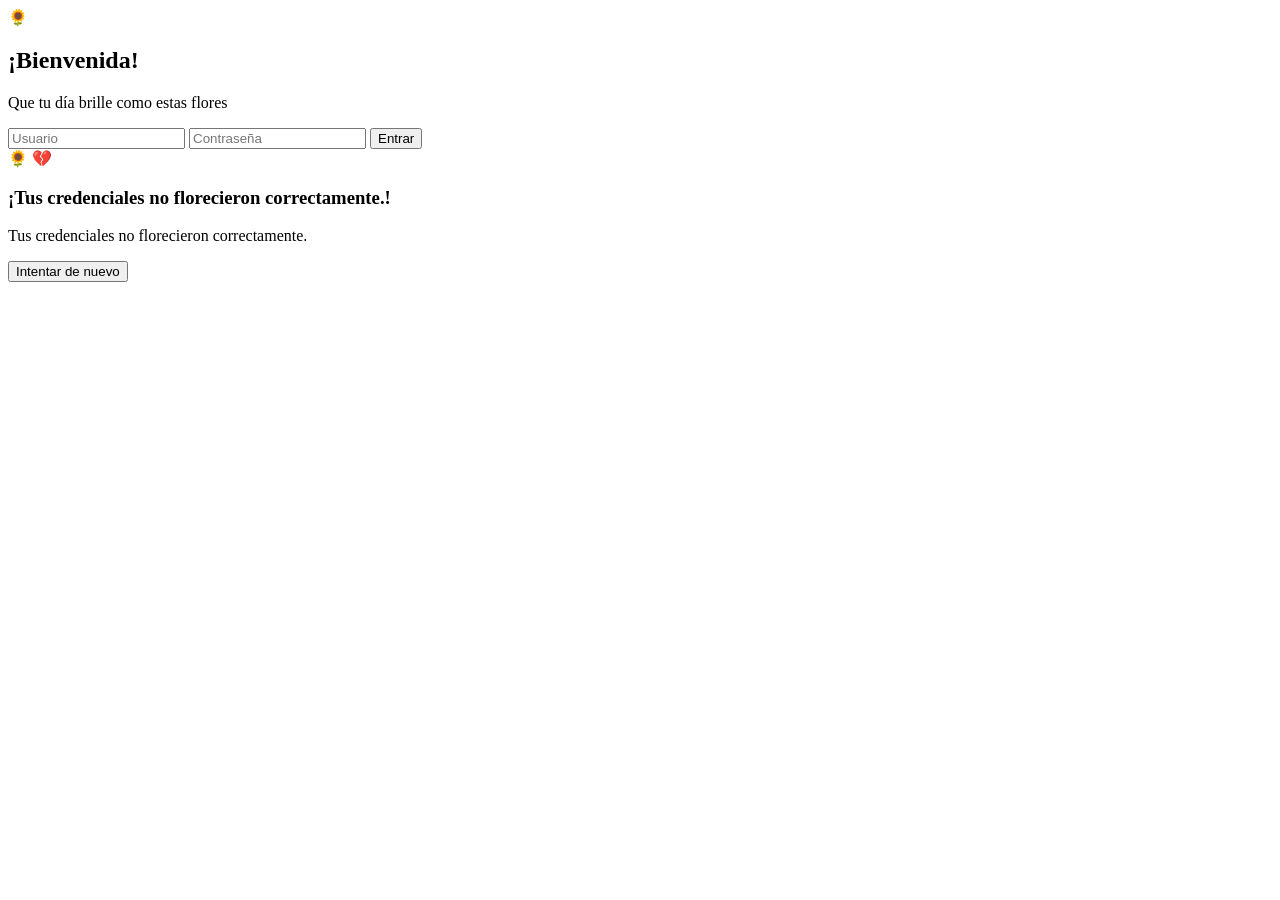
==== index.html @ 61f718c7 "Moviendo mensaje.html a la raíz como index.html" ====
<!DOCTYPE html>
<html lang="es">
<head>
    <meta charset="UTF-8">
    <meta name="viewport" content="width=device-width, initial-scale=1.0">
    <title>Login Flores Amarillas</title>
    <link rel="icon" href="../imagen/imagen.jpg" type="imagen/png">
    <link rel="stylesheet" href="primera.css">
</head>
<body>

    <div class="login-container">
        <form class="login-form" id="loginForm">
            <div class="flower-icon">🌻</div>
            <h2>¡Bienvenida!</h2>
            <p>Que tu día brille como estas flores</p>
            
            <input type="text" id="userInput" placeholder="Usuario" required>
            <input type="password" id="passInput" placeholder="Contraseña" required>
            
            <button type="submit">Entrar</button>
            <script src="../esperar/espera.html"></script>
            
            <a href="#" id="forgotLink"></a>
        </form>
    </div>

    <!-- MODAL DE ERROR -->
    <div id="errorModal" class="modal-overlay">
        <div class="modal-content">
            <div class="broken-flower-box">
                <span class="flower-part">🌻</span>
                <span class="crack-icon">💔</span>
            </div>
            <h3>¡Tus credenciales no florecieron correctamente.!</h3>
            <p id="errorText">Tus credenciales no florecieron correctamente.</p>
            <button class="btn-close" id="closeBtn">Intentar de nuevo</button>
        </div>
    </div>

    <!-- AQUÍ SE CONECTA EL ARCHIVO DE ACCESOS -->
    <script src="accesos.js"></script>
</body>
</html>
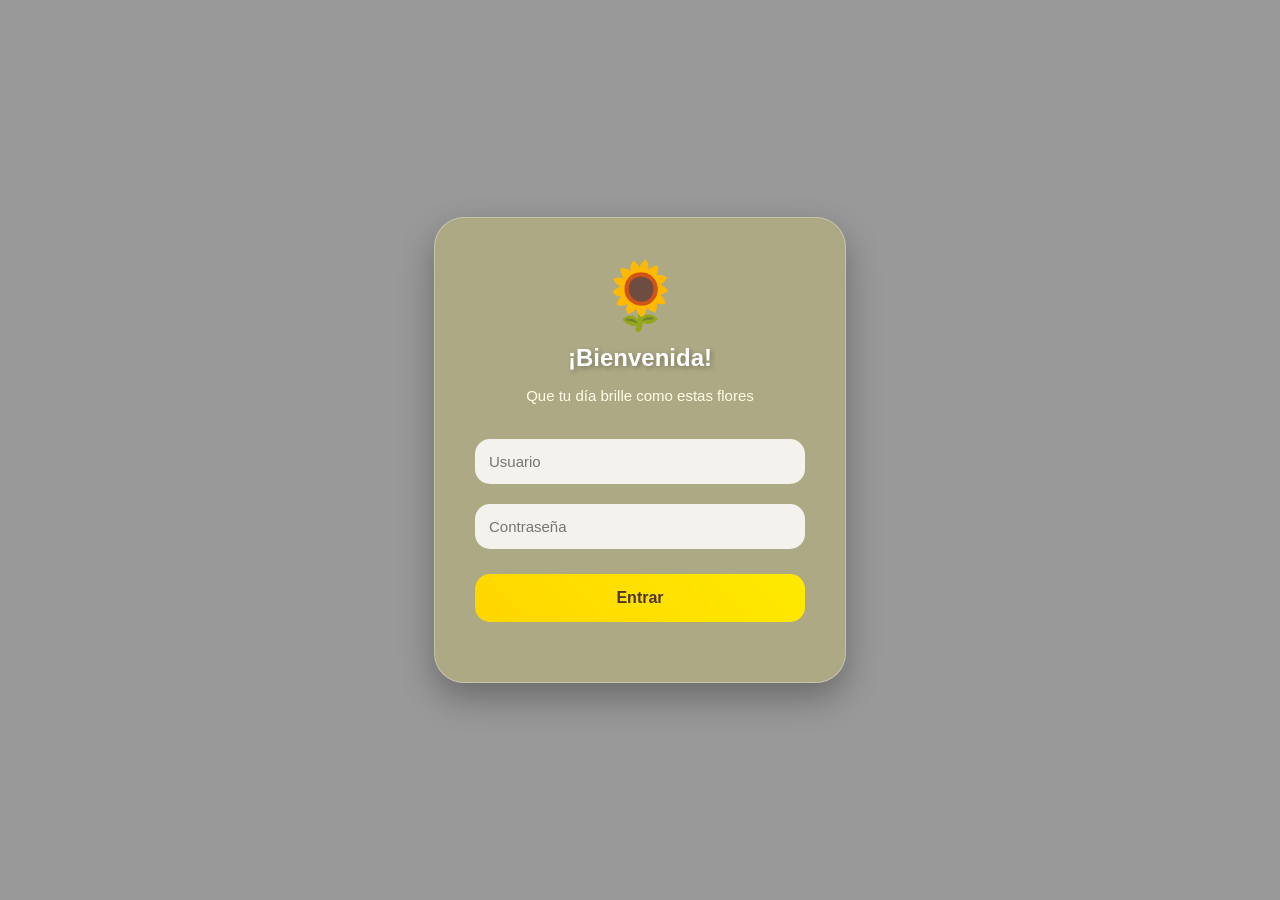
==== commit 3e8970b2: "Corrigiendo rutas de CSS y JS" ====
--- a/index.html
+++ b/index.html
@@ -5,7 +5,7 @@
     <meta name="viewport" content="width=device-width, initial-scale=1.0">
     <title>Login Flores Amarillas</title>
     <link rel="icon" href="../imagen/imagen.jpg" type="imagen/png">
-    <link rel="stylesheet" href="primera.css">
+    <link rel="stylesheet" href="Descripción/primera.css">
 </head>
 <body>
 
@@ -39,6 +39,6 @@
     </div>
 
     <!-- AQUÍ SE CONECTA EL ARCHIVO DE ACCESOS -->
-    <script src="accesos.js"></script>
+    <script src="Descripción/accesos.js"></script>
 </body>
 </html>
--- a/Descripción/primera.css
+++ b/Descripción/primera.css
@@ -0,0 +1,112 @@
+body {
+    margin: 0;
+    padding: 0;
+    font-family: 'Segoe UI', sans-serif;
+    /* Fondo con imagen y capa oscura para legibilidad */
+    background: linear-gradient(rgba(0,0,0,0.4), rgba(0,0,0,0.4)), 
+                url('https://unsplash.com') no-repeat center center fixed;
+    background-size: cover;
+    display: flex;
+    justify-content: center;
+    align-items: center;
+    height: 100vh;
+}
+
+.login-container {
+    /* Fondo amarillo translúcido (Efecto Ámbar/Cristal) */
+    background: rgba(255, 235, 59, 0.2); 
+    backdrop-filter: blur(12px);
+    -webkit-backdrop-filter: blur(12px);
+    padding: 40px;
+    border-radius: 30px;
+    box-shadow: 0 15px 35px rgba(0, 0, 0, 0.3);
+    border: 1px solid rgba(255, 255, 255, 0.3);
+    text-align: center;
+    width: 330px;
+}
+
+.flower-icon { font-size: 65px; margin-bottom: 10px; }
+
+h2 { color: white; text-shadow: 2px 2px 5px rgba(0,0,0,0.3); margin: 0; }
+
+p { color: #fffde7; font-size: 15px; margin-bottom: 25px; }
+
+input {
+    width: 100%;
+    padding: 14px;
+    margin: 10px 0;
+    border: none;
+    border-radius: 15px;
+    background: rgba(255, 255, 255, 0.85);
+    box-sizing: border-box;
+    font-size: 15px;
+    outline: none;
+}
+
+button {
+    width: 100%;
+    padding: 15px;
+    margin-top: 15px;
+    border: none;
+    border-radius: 15px;
+    background: linear-gradient(45deg, #ffd600, #ffea00);
+    color: #4e342e;
+    font-weight: bold;
+    font-size: 16px;
+    cursor: pointer;
+    transition: 0.3s ease;
+}
+
+button:hover {
+    transform: scale(1.03);
+    box-shadow: 0 5px 15px rgba(255, 214, 0, 0.5);
+}
+
+a { color: white; text-decoration: none; font-size: 13px; display: block; margin-top: 20px; opacity: 0.9; }
+a:hover { text-decoration: underline; opacity: 1; }
+
+/* --- ESTILOS DEL ERROR (FLOR ROMPIÉNDOSE) --- */
+.modal-overlay {
+    display: none;
+    position: fixed;
+    top: 0; left: 0; width: 100%; height: 100%;
+    background: rgba(0,0,0,0.85);
+    justify-content: center; align-items: center;
+    z-index: 1000;
+}
+
+.modal-content {
+    background: #fffde7;
+    padding: 35px;
+    border-radius: 25px;
+    text-align: center;
+    border: 5px solid #fbc02d;
+    width: 280px;
+    animation: shake 0.4s ease-in-out;
+}
+
+.broken-flower-box { position: relative; font-size: 80px; margin-bottom: 15px; }
+
+.flower-part { display: inline-block; animation: breakFlower 1.2s forwards; }
+
+.crack-icon {
+    position: absolute;
+    top: 15px; left: 50%; transform: translateX(-50%);
+    font-size: 40px; opacity: 0;
+    animation: showCrack 0.6s 0.6s forwards;
+}
+
+@keyframes breakFlower {
+    50% { transform: rotate(-15deg); }
+    100% { transform: rotate(-25deg) translateY(15px); filter: grayscale(0.7); }
+}
+
+@keyframes showCrack { to { opacity: 1; } }
+
+@keyframes shake {
+    0%, 100% { transform: translateX(0); }
+    25% { transform: translateX(-12px); }
+    75% { transform: translateX(12px); }
+}
+
+.btn-close { background: #5d4037; color: white; margin-top: 20px; }
